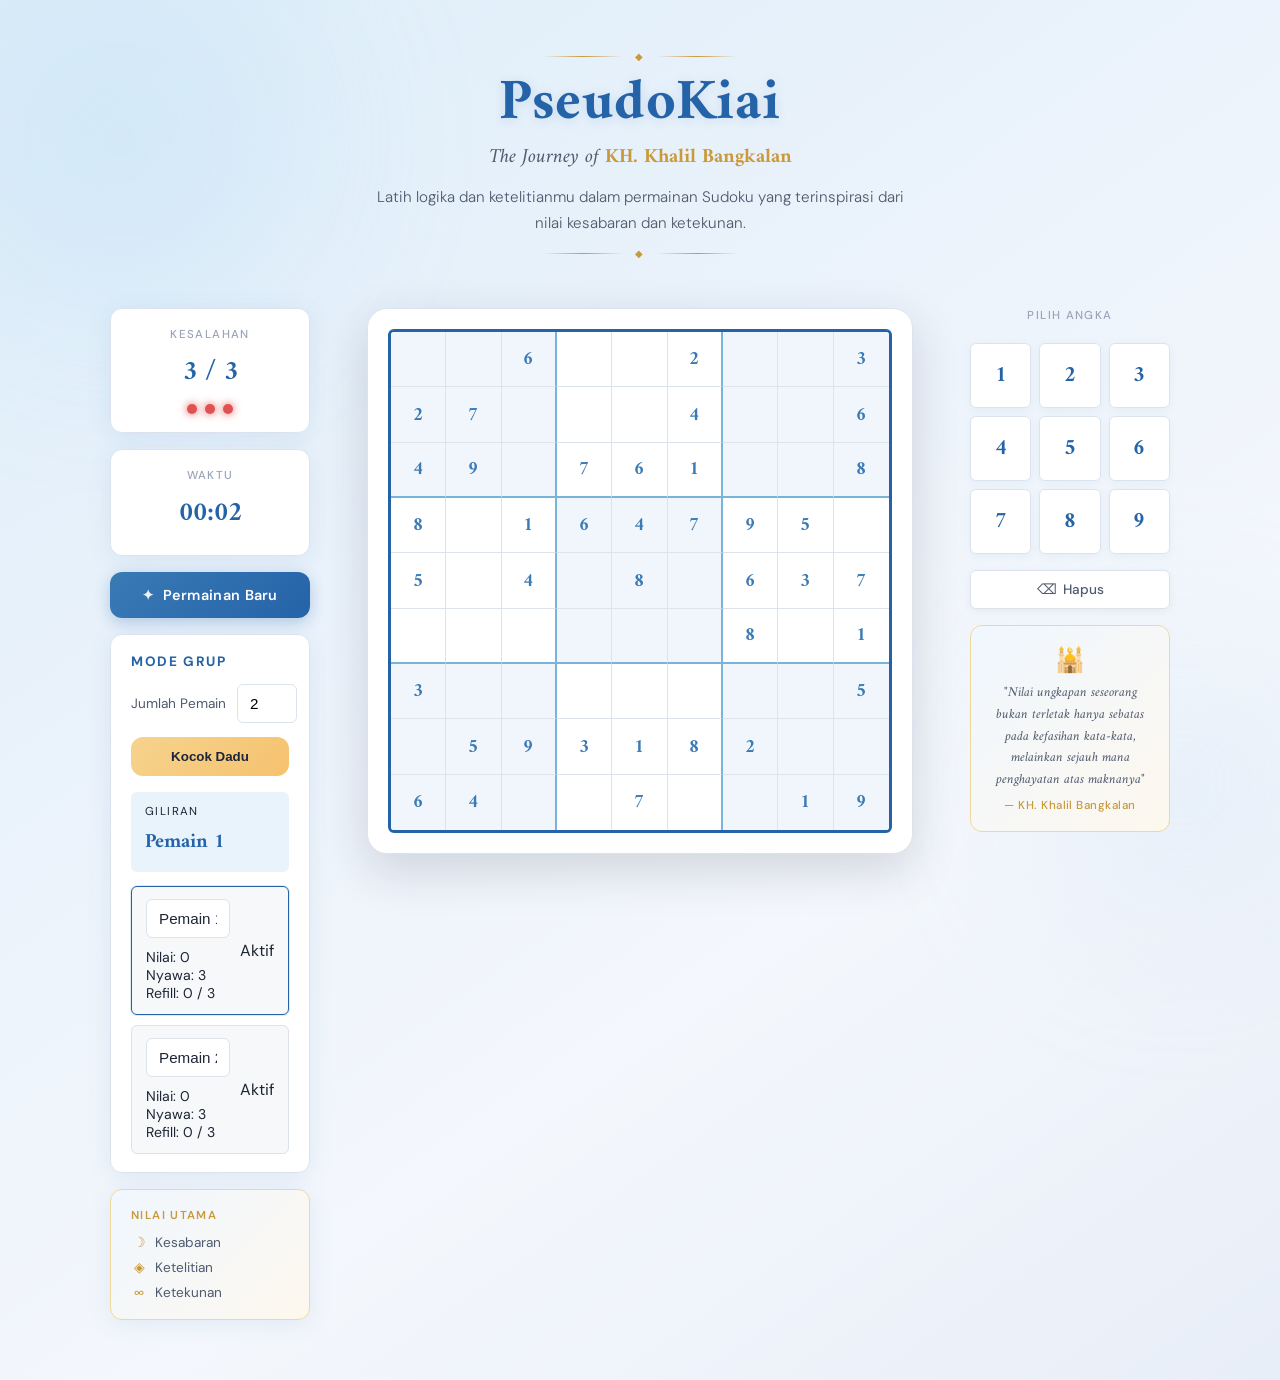
==== index.html @ 7798d8ca "New Mechanics" ====
<!DOCTYPE html>
<html lang="id">
<head>
  <meta charset="UTF-8" />
  <meta name="viewport" content="width=device-width, initial-scale=1.0" />
  <title>PseudoKiai: The Journey of KH. Khalil Bangkalan</title>
  <link rel="icon" type="image/jpeg" href="/Photo.jpeg">
  <link rel="stylesheet" href="Web Styling.css" />
  <link href="https://fonts.googleapis.com/css2?family=Amiri:ital,wght@0,400;0,700;1,400&family=DM+Sans:wght@300;400;500;600&display=swap" rel="stylesheet" />
</head>
<body>

  <!-- Decorative background elements -->
  <div class="bg-orb orb-1"></div>
  <div class="bg-orb orb-2"></div>
  <div class="bg-orb orb-3"></div>

  <div class="wrapper">

    <!-- HEADER -->
    <header class="header">
      <div class="header-ornament">
        <span class="ornament-line"></span>
        <span class="ornament-diamond">◆</span>
        <span class="ornament-line"></span>
      </div>
      <h1 class="title">PseudoKiai</h1>
      <p class="title-sub">The Journey of <em>KH. Khalil Bangkalan</em></p>
      <p class="subtitle">Latih logika dan ketelitianmu dalam permainan Sudoku yang terinspirasi dari nilai kesabaran dan ketekunan.</p>
      <div class="header-ornament">
        <span class="ornament-line"></span>
        <span class="ornament-diamond">◆</span>
        <span class="ornament-line"></span>
      </div>
    </header>

    <!-- MAIN GAME AREA -->
    <main class="game-area">

      <!-- LEFT PANEL: Info + Controls -->
      <aside class="left-panel">
        <div class="stat-card">
          <div class="stat-label">Kesalahan</div>
          <div class="stat-value" id="mistakes-display">0 / 3</div>
          <div class="mistake-dots" id="mistake-dots">
            <span class="dot" id="dot-1"></span>
            <span class="dot" id="dot-2"></span>
            <span class="dot" id="dot-3"></span>
          </div>
        </div>

        <div class="stat-card">
          <div class="stat-label">Waktu</div>
          <div class="stat-value" id="timer-display">00:00</div>
        </div>

        <button class="btn-new-game" id="new-game-btn">
          <span class="btn-icon">✦</span>
          Permainan Baru
        </button>

        <div class="player-card">
          <div class="player-card-title">Mode Grup</div>
          <div class="player-settings">
            <label for="player-count">Jumlah Pemain</label>
            <input id="player-count" type="number" min="1" max="6" value="2" />
          </div>
          <button class="btn-dice" id="roll-dice-btn">Kocok Dadu</button>
          <div class="current-player-card">
            <div class="player-current-label">Giliran</div>
            <div class="player-current-name" id="current-player-name">Pemain 1</div>
          </div>
          <div class="player-list" id="player-list"></div>
        </div>

        <div class="values-card">
          <div class="values-title">Nilai Utama</div>
          <ul class="values-list">
            <li><span class="value-icon">☽</span> Kesabaran</li>
            <li><span class="value-icon">◈</span> Ketelitian</li>
            <li><span class="value-icon">∞</span> Ketekunan</li>
          </ul>
        </div>
      </aside>

      <!-- CENTER: Sudoku Board -->
      <section class="board-section">
        <div class="board-wrapper">
          <div class="sudoku-board" id="sudoku-board"></div>
        </div>
      </section>

      <!-- RIGHT PANEL: Number Input -->
      <aside class="right-panel">
        <div class="numpad-label">Pilih Angka</div>
        <div class="numpad" id="numpad">
          <button class="num-btn" data-num="1">1</button>
          <button class="num-btn" data-num="2">2</button>
          <button class="num-btn" data-num="3">3</button>
          <button class="num-btn" data-num="4">4</button>
          <button class="num-btn" data-num="5">5</button>
          <button class="num-btn" data-num="6">6</button>
          <button class="num-btn" data-num="7">7</button>
          <button class="num-btn" data-num="8">8</button>
          <button class="num-btn" data-num="9">9</button>
        </div>

        <button class="btn-erase" id="erase-btn">
          <span>⌫</span> Hapus
        </button>

        <div class="hint-card">
          <div class="hint-icon">🕌</div>
          <p class="hint-text">"Nilai ungkapan seseorang bukan terletak hanya sebatas pada kefasihan kata-kata, 
            melainkan sejauh mana penghayatan atas maknanya"</p>
          <p class="hint-attr">— KH. Khalil Bangkalan</p>
        </div>
      </aside>

    </main>

  </div>

  <!-- POPUP OVERLAY -->
  <div class="popup-overlay" id="popup-overlay">
    <div class="popup-card" id="popup-card">
      <div class="popup-icon" id="popup-icon">✓</div>
      <div class="popup-title" id="popup-title">Tepat!</div>
      <div class="popup-message" id="popup-message">Silakan ambil kertas dan cocokkan dengan angka yang kamu pilih</div>
      <button class="popup-close" id="popup-close">Lanjutkan</button>
    </div>
  </div>

  <!-- GAME OVER OVERLAY -->
  <div class="popup-overlay" id="gameover-overlay">
    <div class="popup-card gameover-card">
      <div class="popup-icon gameover-icon">✗</div>
      <div class="popup-title">Permainan Selesai</div>
      <div class="popup-message" id="gameover-message">Jangan menyerah! Kesabaran adalah kunci keberhasilan.<br><br><em>— KH. Khalil Bangkalan</em></div>
      <div class="istighfar-section" id="istighfar-section">
        <div class="istighfar-progress" id="istighfar-progress">Istighfar: 0 / 10</div>
        <button class="popup-close popup-alt" id="gameover-istighfar">Istighfar</button>
      </div>
      <button class="popup-close" id="gameover-restart">Coba Lagi</button>
    </div>
  </div>

  <!-- WIN OVERLAY -->
  <div class="popup-overlay" id="win-overlay">
    <div class="popup-card win-card">
      <div class="popup-icon win-icon">★</div>
      <div class="popup-title">Selamat!</div>
      <div class="popup-message">Kamu telah menyelesaikan perjalanan ini dengan penuh ketekunan dan ketelitian.</div>
      <button class="popup-close" id="win-restart">Main Lagi</button>
    </div>
  </div>

  <script src="Web Script.js"></script>
</body>
</html>
---- Web Styling.css ----
/* ============================================================
   PseudoKiai — style.css
   Palette: light blue, soft gray, white + gold accents
   ============================================================ */

/* ---- CSS Variables ---- */
:root {
  --blue-pale:    #e8f3fb;
  --blue-light:   #c8dff4;
  --blue-mid:     #7ab3d9;
  --blue-deep:    #3a7ab5;
  --blue-accent:  #2563a8;

  --gray-50:      #f6f8fa;
  --gray-100:     #eef1f5;
  --gray-200:     #dde3ec;
  --gray-400:     #9aa5b8;
  --gray-600:     #4e5a6e;
  --gray-800:     #1e2535;

  --gold:         #c9993a;
  --gold-light:   #f0d89a;

  --white:        #ffffff;
  --error:        #e05252;
  --error-light:  #fdeaea;
  --success:      #3a9e6a;
  --success-light:#e8f7ef;

  --radius-sm:    6px;
  --radius-md:    12px;
  --radius-lg:    20px;
  --radius-xl:    28px;

  --shadow-soft:  0 4px 24px rgba(58, 122, 181, 0.10);
  --shadow-card:  0 8px 32px rgba(30, 37, 53, 0.10);
  --shadow-deep:  0 16px 48px rgba(30, 37, 53, 0.16);

  --font-display: 'Amiri', serif;
  --font-body:    'DM Sans', sans-serif;

  --transition:   all 0.2s cubic-bezier(0.4, 0, 0.2, 1);
}

/* ---- Reset ---- */
*, *::before, *::after { box-sizing: border-box; margin: 0; padding: 0; }
html { scroll-behavior: smooth; }

body {
  font-family: var(--font-body);
  background: linear-gradient(145deg, #ddeef9 0%, #eaf2fb 35%, #f4f7fc 65%, #e8eef8 100%);
  min-height: 100vh;
  color: var(--gray-800);
  position: relative;
  overflow-x: hidden;
}

/* ---- Background orbs ---- */
.bg-orb {
  position: fixed;
  border-radius: 50%;
  pointer-events: none;
  z-index: 0;
  filter: blur(80px);
  opacity: 0.35;
}
.orb-1 {
  width: 520px; height: 520px;
  background: radial-gradient(circle, #a8d4f5, transparent 70%);
  top: -120px; left: -140px;
}
.orb-2 {
  width: 400px; height: 400px;
  background: radial-gradient(circle, #c2dff6, transparent 70%);
  bottom: -80px; right: -100px;
}
.orb-3 {
  width: 280px; height: 280px;
  background: radial-gradient(circle, #f0d89a44, transparent 70%);
  top: 40%; left: 50%;
  transform: translateX(-50%);
}

/* ---- Wrapper ---- */
.wrapper {
  position: relative;
  z-index: 1;
  max-width: 1100px;
  margin: 0 auto;
  padding: 40px 20px 60px;
}

/* ==============================
   HEADER
   ============================== */
.header {
  text-align: center;
  margin-bottom: 48px;
  animation: fadeDown 0.7s ease both;
}

.header-ornament {
  display: flex;
  align-items: center;
  justify-content: center;
  gap: 12px;
  margin: 10px 0;
}
.ornament-line {
  display: block;
  width: 80px;
  height: 1px;
  background: linear-gradient(90deg, transparent, var(--gold), transparent);
}
.ornament-diamond {
  color: var(--gold);
  font-size: 10px;
  letter-spacing: 2px;
}

.title {
  font-family: var(--font-display);
  font-size: clamp(2.4rem, 5vw, 3.6rem);
  font-weight: 700;
  color: var(--blue-accent);
  letter-spacing: 0.01em;
  line-height: 1.1;
  text-shadow: 0 2px 12px rgba(37, 99, 168, 0.15);
}

.title-sub {
  font-family: var(--font-display);
  font-size: clamp(1rem, 2vw, 1.25rem);
  color: var(--gray-600);
  font-style: italic;
  margin-top: 4px;
}
.title-sub em { color: var(--gold); font-style: normal; font-weight: 700; }

.subtitle {
  font-size: 0.95rem;
  color: var(--gray-600);
  max-width: 540px;
  margin: 10px auto 0;
  line-height: 1.7;
  font-weight: 300;
}

/* ==============================
   GAME AREA LAYOUT
   ============================== */
.game-area {
  display: grid;
  grid-template-columns: 200px 1fr 200px;
  gap: 28px;
  align-items: start;
  animation: fadeUp 0.7s ease 0.15s both;
}

@media (max-width: 900px) {
  .game-area {
    grid-template-columns: 1fr;
  }
  .left-panel, .right-panel {
    display: grid;
    grid-template-columns: 1fr 1fr;
    gap: 12px;
  }
}

/* ==============================
   PANELS
   ============================== */
.left-panel, .right-panel {
  display: flex;
  flex-direction: column;
  gap: 16px;
}

.stat-card {
  background: var(--white);
  border-radius: var(--radius-md);
  padding: 18px 20px;
  box-shadow: var(--shadow-soft);
  border: 1px solid var(--gray-200);
  text-align: center;
  transition: var(--transition);
}
.stat-card:hover { transform: translateY(-2px); box-shadow: var(--shadow-card); }

.stat-label {
  font-size: 0.72rem;
  text-transform: uppercase;
  letter-spacing: 0.12em;
  color: var(--gray-400);
  font-weight: 500;
  margin-bottom: 6px;
}
.stat-value {
  font-family: var(--font-display);
  font-size: 1.7rem;
  color: var(--blue-accent);
  font-weight: 700;
}

.mistake-dots {
  display: flex;
  justify-content: center;
  gap: 8px;
  margin-top: 8px;
}
.dot {
  width: 10px; height: 10px;
  border-radius: 50%;
  background: var(--gray-200);
  transition: var(--transition);
}
.dot.active { background: var(--error); box-shadow: 0 0 8px var(--error); }

/* New Game Button */
.btn-new-game {
  display: flex;
  align-items: center;
  justify-content: center;
  gap: 8px;
  background: linear-gradient(135deg, var(--blue-deep), var(--blue-accent));
  color: var(--white);
  border: none;
  border-radius: var(--radius-md);
  padding: 14px 20px;
  font-family: var(--font-body);
  font-size: 0.9rem;
  font-weight: 600;
  cursor: pointer;
  transition: var(--transition);
  box-shadow: 0 4px 16px rgba(37, 99, 168, 0.30);
  letter-spacing: 0.02em;
}
.btn-new-game:hover {
  transform: translateY(-2px);
  box-shadow: 0 8px 24px rgba(37, 99, 168, 0.40);
  background: linear-gradient(135deg, var(--blue-accent), var(--blue-deep));
}
.btn-new-game:active { transform: translateY(0); }
.btn-icon { font-size: 0.85rem; opacity: 0.9; }

.player-card {
  background: var(--white);
  border-radius: var(--radius-md);
  padding: 18px 20px;
  box-shadow: var(--shadow-soft);
  border: 1px solid var(--gray-200);
}
.player-card-title {
  font-size: 0.85rem;
  text-transform: uppercase;
  letter-spacing: 0.12em;
  color: var(--blue-accent);
  font-weight: 700;
  margin-bottom: 14px;
}
.player-settings {
  display: flex;
  align-items: center;
  gap: 10px;
  margin-bottom: 14px;
}
.player-settings label {
  font-size: 0.85rem;
  color: var(--gray-600);
  min-width: 96px;
}
#player-count {
  width: 72px;
  padding: 10px 12px;
  border-radius: var(--radius-sm);
  border: 1px solid var(--gray-200);
  font-size: 0.95rem;
}
.btn-dice {
  display: inline-flex;
  align-items: center;
  justify-content: center;
  width: 100%;
  background: linear-gradient(135deg, #f7d38e, #f5c26e);
  color: var(--gray-800);
  border: none;
  border-radius: var(--radius-md);
  padding: 12px 16px;
  font-weight: 600;
  cursor: pointer;
  transition: var(--transition);
  margin-bottom: 16px;
}
.btn-dice:hover { transform: translateY(-1px); }
.current-player-card {
  background: var(--blue-pale);
  border-radius: var(--radius-sm);
  padding: 12px 14px;
  margin-bottom: 14px;
}
.player-current-label {
  font-size: 0.72rem;
  text-transform: uppercase;
  letter-spacing: 0.12em;
  color: var(--gray-500);
  margin-bottom: 6px;
}
.player-current-name {
  font-family: var(--font-display);
  font-size: 1.25rem;
  color: var(--blue-accent);
  font-weight: 700;
}
.player-list {
  display: grid;
  gap: 10px;
}
.player-item {
  background: var(--gray-50);
  border-radius: var(--radius-sm);
  padding: 12px 14px;
  border: 1px solid var(--gray-200);
  display: grid;
  grid-template-columns: 1fr auto;
  gap: 10px;
  align-items: center;
}
.player-item.active {
  border-color: var(--blue-accent);
  box-shadow: 0 0 0 1px rgba(37,122,181,0.15);
}
.player-item span {
  display: block;
  font-size: 0.88rem;
  color: var(--gray-700);
}
.player-item strong {
  display: block;
  font-size: 1rem;
  color: var(--blue-accent);
}
.player-name-input {
  width: 100%;
  border: 1px solid var(--gray-200);
  border-radius: var(--radius-sm);
  padding: 10px 12px;
  font-size: 0.95rem;
  color: var(--gray-800);
  margin-bottom: 10px;
  outline: none;
  transition: var(--transition);
}
.player-name-input:focus {
  border-color: var(--blue-accent);
  box-shadow: 0 0 0 3px rgba(58, 122, 181, 0.12);
}

/* Values Card */
.values-card {
  background: linear-gradient(135deg, #f0f7ff, #fdf8ee);
  border-radius: var(--radius-md);
  padding: 18px 20px;
  border: 1px solid var(--gold-light);
  box-shadow: var(--shadow-soft);
}
.values-title {
  font-size: 0.72rem;
  text-transform: uppercase;
  letter-spacing: 0.12em;
  color: var(--gold);
  font-weight: 600;
  margin-bottom: 10px;
}
.values-list {
  list-style: none;
  display: flex;
  flex-direction: column;
  gap: 7px;
}
.values-list li {
  font-size: 0.85rem;
  color: var(--gray-600);
  display: flex;
  align-items: center;
  gap: 8px;
  font-weight: 400;
}
.value-icon { color: var(--gold); font-size: 0.9rem; width: 16px; text-align: center; }

/* Numpad */
.numpad-label {
  font-size: 0.72rem;
  text-transform: uppercase;
  letter-spacing: 0.12em;
  color: var(--gray-400);
  font-weight: 500;
  text-align: center;
  margin-bottom: 4px;
}

.numpad {
  display: grid;
  grid-template-columns: repeat(3, 1fr);
  gap: 8px;
}

.num-btn {
  background: var(--white);
  border: 1.5px solid var(--gray-200);
  border-radius: var(--radius-sm);
  font-family: var(--font-display);
  font-size: 1.4rem;
  color: var(--blue-accent);
  padding: 12px 0;
  cursor: pointer;
  transition: var(--transition);
  font-weight: 700;
  box-shadow: 0 2px 8px rgba(58, 122, 181, 0.07);
}
.num-btn:hover {
  background: var(--blue-pale);
  border-color: var(--blue-mid);
  transform: translateY(-2px);
  box-shadow: 0 6px 16px rgba(58, 122, 181, 0.18);
  color: var(--blue-deep);
}
.num-btn:active { transform: translateY(0); }
.num-btn.selected {
  background: var(--blue-accent);
  color: var(--white);
  border-color: var(--blue-accent);
  box-shadow: 0 4px 14px rgba(37, 99, 168, 0.35);
}

/* Erase Button */
.btn-erase {
  display: flex;
  align-items: center;
  justify-content: center;
  gap: 6px;
  background: var(--white);
  border: 1.5px solid var(--gray-200);
  border-radius: var(--radius-sm);
  padding: 10px 16px;
  font-family: var(--font-body);
  font-size: 0.85rem;
  font-weight: 500;
  color: var(--gray-600);
  cursor: pointer;
  transition: var(--transition);
  box-shadow: 0 2px 8px rgba(0,0,0,0.05);
}
.btn-erase:hover {
  background: #fff0f0;
  border-color: var(--error);
  color: var(--error);
  transform: translateY(-1px);
}

/* Hint Card */
.hint-card {
  background: linear-gradient(135deg, #f0f7ff, #fdf8ee);
  border-radius: var(--radius-md);
  padding: 18px;
  border: 1px solid var(--gold-light);
  text-align: center;
}
.hint-icon { font-size: 1.5rem; margin-bottom: 8px; }
.hint-text {
  font-family: var(--font-display);
  font-size: 0.85rem;
  color: var(--gray-600);
  font-style: italic;
  line-height: 1.6;
  margin-bottom: 6px;
}
.hint-attr {
  font-size: 0.72rem;
  color: var(--gold);
  font-weight: 500;
  letter-spacing: 0.04em;
}

/* ==============================
   SUDOKU BOARD
   ============================== */
.board-section { display: flex; justify-content: center; }

.board-wrapper {
  background: var(--white);
  border-radius: var(--radius-lg);
  padding: 20px;
  box-shadow: var(--shadow-deep);
  border: 1px solid var(--gray-200);
}

.sudoku-board {
  display: grid;
  grid-template-columns: repeat(9, 1fr);
  grid-template-rows: repeat(9, 1fr);
  width: min(504px, calc(100vw - 80px));
  height: min(504px, calc(100vw - 80px));
  /* Outer border */
  border: 3px solid var(--blue-accent);
  border-radius: var(--radius-sm);
  overflow: hidden;
}

.cell {
  display: flex;
  align-items: center;
  justify-content: center;
  font-family: var(--font-display);
  font-size: clamp(0.9rem, 2vw, 1.2rem);
  font-weight: 700;
  cursor: pointer;
  user-select: none;
  transition: background 0.12s ease, color 0.12s ease;
  position: relative;

  /* Inner cell borders (1px default) */
  border-right: 1px solid var(--gray-200);
  border-bottom: 1px solid var(--gray-200);
}

/* Remove border on last column and last row */
.cell:nth-child(9n)   { border-right: none; }
.cell:nth-child(n+73) { border-bottom: none; }

/* Thick right border after columns 3 and 6 */
.cell[data-col="2"],
.cell[data-col="5"] {
  border-right: 2.5px solid var(--blue-mid);
}

/* Thick bottom border after rows 3 and 6 */
.cell[data-row="2"],
.cell[data-row="5"] {
  border-bottom: 2.5px solid var(--blue-mid);
}

/* Box alternating shades */
/* Boxes: (row/3)*3 + col/3 = box index */
/* Even boxes: 0,2,4,6,8 → slightly tinted */
/* Odd boxes: 1,3,5,7 → white */
.cell.box-even { background-color: #f0f6fc; }
.cell.box-odd  { background-color: var(--white); }

/* Pre-filled (given) numbers */
.cell.given {
  color: var(--blue-deep);
  cursor: default;
}

/* User-filled correct numbers */
.cell.filled-correct {
  color: var(--success);
}

/* Highlight states (layered) */
.cell.highlight-area {
  background-color: #ddeef9 !important;
}
.cell.highlight-box {
  background-color: #c8dff4 !important;
}
.cell.selected {
  background-color: #a8d0f0 !important;
  z-index: 1;
}

/* Same-number highlight */
.cell.highlight-same {
  background-color: #b8d8f0 !important;
}

/* Error flash */
.cell.flash-error {
  animation: flashError 0.5s ease forwards;
}

/* Filled wrong */
.cell.filled-wrong {
  color: var(--error);
}

/* ==============================
   POPUP OVERLAYS
   ============================== */
.popup-overlay {
  display: none;
  position: fixed;
  inset: 0;
  background: rgba(20, 30, 50, 0.55);
  backdrop-filter: blur(6px);
  z-index: 100;
  align-items: center;
  justify-content: center;
}
.popup-overlay.active {
  display: flex;
  animation: fadeIn 0.25s ease;
}

.popup-card {
  background: var(--white);
  border-radius: var(--radius-xl);
  padding: 44px 40px 36px;
  max-width: 380px;
  width: 90%;
  text-align: center;
  box-shadow: 0 24px 64px rgba(20, 30, 50, 0.22);
  border: 1px solid var(--gray-200);
  animation: popIn 0.3s cubic-bezier(0.34, 1.56, 0.64, 1) both;
}

.popup-icon {
  width: 60px; height: 60px;
  border-radius: 50%;
  background: var(--success-light);
  color: var(--success);
  font-size: 1.8rem;
  display: flex;
  align-items: center;
  justify-content: center;
  margin: 0 auto 16px;
  font-weight: 700;
}
.gameover-icon { background: var(--error-light); color: var(--error); }
.win-icon { background: #fef9ee; color: var(--gold); font-size: 2rem; }

.popup-title {
  font-family: var(--font-display);
  font-size: 1.6rem;
  font-weight: 700;
  color: var(--gray-800);
  margin-bottom: 10px;
}
.popup-message {
  font-size: 0.9rem;
  color: var(--gray-600);
  line-height: 1.7;
  margin-bottom: 28px;
}
.popup-message em { color: var(--gold); font-style: italic; }

.popup-close {
  background: linear-gradient(135deg, var(--blue-deep), var(--blue-accent));
  color: var(--white);
  border: none;
  border-radius: var(--radius-md);
  padding: 13px 36px;
  font-family: var(--font-body);
  font-size: 0.92rem;
  font-weight: 600;
  cursor: pointer;
  transition: var(--transition);
  box-shadow: 0 4px 16px rgba(37, 99, 168, 0.28);
  letter-spacing: 0.03em;
}
.popup-close:hover {
  transform: translateY(-2px);
  box-shadow: 0 8px 24px rgba(37, 99, 168, 0.38);
}

.popup-alt {
  background: var(--gray-100);
  color: var(--gray-800);
  border: 1px solid var(--gray-300);
  margin-bottom: 14px;
}

.popup-alt:hover {
  background: var(--gray-200);
}

.popup-close.disabled {
  opacity: 0.55;
  cursor: default;
  box-shadow: none;
  pointer-events: none;
}

.istighfar-section {
  display: flex;
  flex-direction: column;
  gap: 12px;
  margin-bottom: 10px;
}

.istighfar-progress {
  font-weight: 700;
  color: var(--blue-accent);
}

.popup-card.gameover-card.bonus-active {
  border-color: var(--success);
  box-shadow: 0 24px 64px rgba(58, 158, 106, 0.24);
  background: linear-gradient(180deg, #ffffff 0%, #effaf2 100%);
}

.popup-card.gameover-card.bonus-active .popup-icon {
  background: var(--success-light);
  color: var(--success);
}

.popup-card.gameover-card.bonus-active .popup-title {
  color: var(--success);
}

/* ==============================
   ANIMATIONS
   ============================== */
@keyframes fadeDown {
  from { opacity: 0; transform: translateY(-20px); }
  to   { opacity: 1; transform: translateY(0); }
}
@keyframes fadeUp {
  from { opacity: 0; transform: translateY(20px); }
  to   { opacity: 1; transform: translateY(0); }
}
@keyframes fadeIn {
  from { opacity: 0; }
  to   { opacity: 1; }
}
@keyframes popIn {
  from { opacity: 0; transform: scale(0.85); }
  to   { opacity: 1; transform: scale(1); }
}
@keyframes flashError {
  0%   { background-color: var(--error-light) !important; }
  50%  { background-color: #f9c0c0 !important; }
  100% { background-color: var(--error-light) !important; }
}
@keyframes popNum {
  0%   { transform: scale(1.4); }
  100% { transform: scale(1); }
}
.cell.pop-in span { animation: popNum 0.2s cubic-bezier(0.34, 1.56, 0.64, 1) both; }
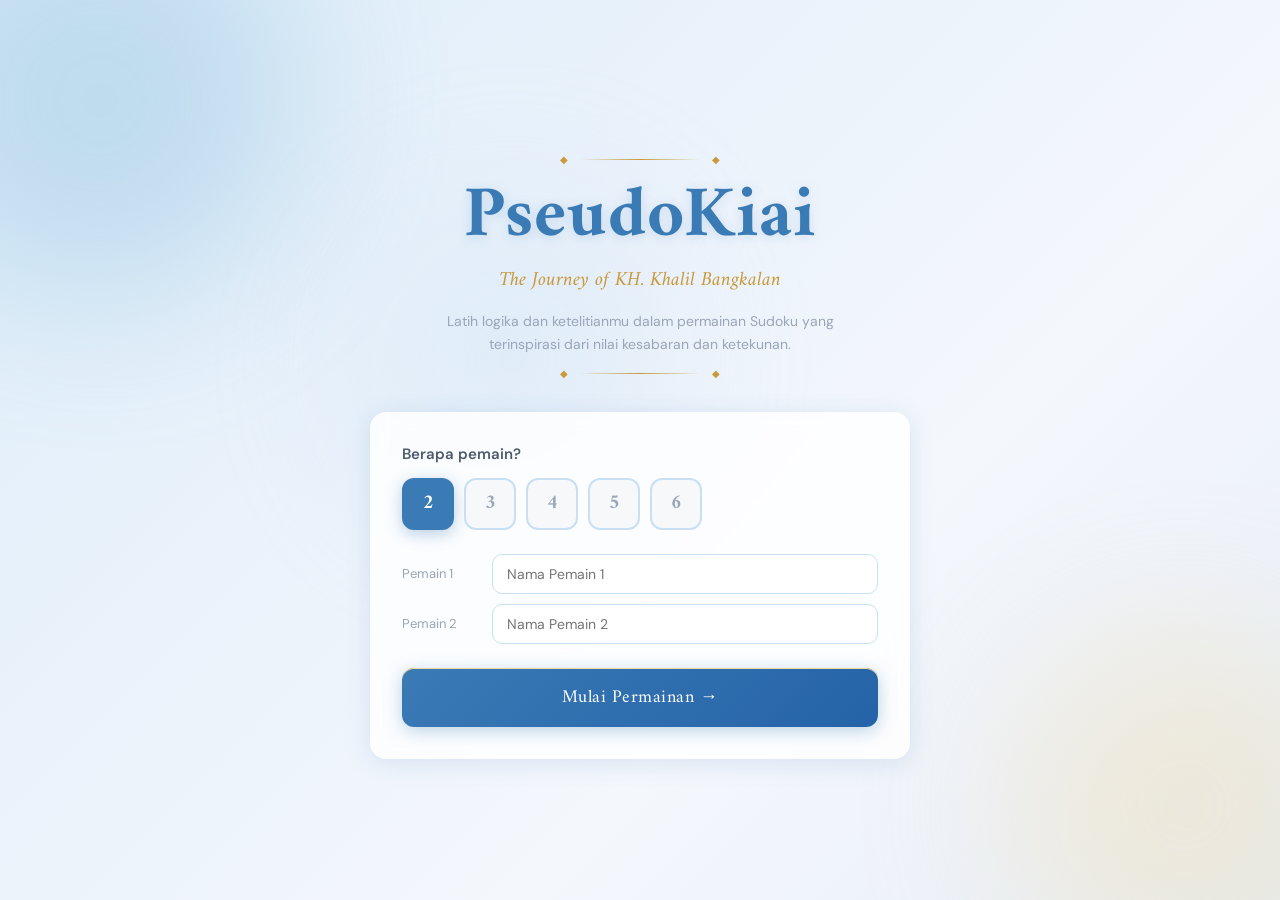
==== commit e8e0e763: "Another Mechanics" ====
--- a/index.html
+++ b/index.html
@@ -3,155 +3,228 @@
 <head>
   <meta charset="UTF-8" />
   <meta name="viewport" content="width=device-width, initial-scale=1.0" />
-  <title>PseudoKiai: The Journey of KH. Khalil Bangkalan</title>
-  <link rel="icon" type="image/jpeg" href="/Photo.jpeg">
+  <title>PseudoKiai — The Journey of KH. Khalil Bangkalan</title>
+  <link rel="preconnect" href="https://fonts.googleapis.com" />
+  <link rel="preconnect" href="https://fonts.gstatic.com" crossorigin />
+  <link href="https://fonts.googleapis.com/css2?family=Amiri:ital,wght@0,400;0,700;1,400;1,700&family=DM+Sans:ital,wght@0,300;0,400;0,500;0,600;1,400&display=swap" rel="stylesheet" />
   <link rel="stylesheet" href="Web Styling.css" />
-  <link href="https://fonts.googleapis.com/css2?family=Amiri:ital,wght@0,400;0,700;1,400&family=DM+Sans:wght@300;400;500;600&display=swap" rel="stylesheet" />
 </head>
 <body>
 
-  <!-- Decorative background elements -->
-  <div class="bg-orb orb-1"></div>
-  <div class="bg-orb orb-2"></div>
-  <div class="bg-orb orb-3"></div>
-
-  <div class="wrapper">
-
-    <!-- HEADER -->
-    <header class="header">
-      <div class="header-ornament">
-        <span class="ornament-line"></span>
-        <span class="ornament-diamond">◆</span>
-        <span class="ornament-line"></span>
-      </div>
-      <h1 class="title">PseudoKiai</h1>
-      <p class="title-sub">The Journey of <em>KH. Khalil Bangkalan</em></p>
-      <p class="subtitle">Latih logika dan ketelitianmu dalam permainan Sudoku yang terinspirasi dari nilai kesabaran dan ketekunan.</p>
-      <div class="header-ornament">
-        <span class="ornament-line"></span>
-        <span class="ornament-diamond">◆</span>
-        <span class="ornament-line"></span>
-      </div>
-    </header>
-
-    <!-- MAIN GAME AREA -->
-    <main class="game-area">
-
-      <!-- LEFT PANEL: Info + Controls -->
-      <aside class="left-panel">
-        <div class="stat-card">
-          <div class="stat-label">Kesalahan</div>
-          <div class="stat-value" id="mistakes-display">0 / 3</div>
-          <div class="mistake-dots" id="mistake-dots">
-            <span class="dot" id="dot-1"></span>
-            <span class="dot" id="dot-2"></span>
-            <span class="dot" id="dot-3"></span>
-          </div>
-        </div>
-
-        <div class="stat-card">
-          <div class="stat-label">Waktu</div>
-          <div class="stat-value" id="timer-display">00:00</div>
-        </div>
-
-        <button class="btn-new-game" id="new-game-btn">
-          <span class="btn-icon">✦</span>
-          Permainan Baru
-        </button>
-
-        <div class="player-card">
-          <div class="player-card-title">Mode Grup</div>
-          <div class="player-settings">
-            <label for="player-count">Jumlah Pemain</label>
-            <input id="player-count" type="number" min="1" max="6" value="2" />
-          </div>
-          <button class="btn-dice" id="roll-dice-btn">Kocok Dadu</button>
-          <div class="current-player-card">
-            <div class="player-current-label">Giliran</div>
-            <div class="player-current-name" id="current-player-name">Pemain 1</div>
-          </div>
-          <div class="player-list" id="player-list"></div>
-        </div>
-
-        <div class="values-card">
-          <div class="values-title">Nilai Utama</div>
-          <ul class="values-list">
-            <li><span class="value-icon">☽</span> Kesabaran</li>
-            <li><span class="value-icon">◈</span> Ketelitian</li>
-            <li><span class="value-icon">∞</span> Ketekunan</li>
-          </ul>
+  <!-- Dekoratif Orbs -->
+  <div class="orb orb-1"></div>
+  <div class="orb orb-2"></div>
+  <div class="orb orb-3"></div>
+
+  <!-- ======================== SCREEN 1: LOBBY ======================== -->
+  <div id="screen-lobby" class="screen active">
+    <div class="lobby-container">
+      <header class="lobby-header fade-down">
+        <div class="ornament-line">
+          <span class="ornament-diamond">◆</span>
+          <span class="ornament-bar"></span>
+          <span class="ornament-diamond">◆</span>
+        </div>
+        <h1 class="title-main">PseudoKiai</h1>
+        <p class="title-sub">The Journey of KH. Khalil Bangkalan</p>
+        <p class="title-desc">Latih logika dan ketelitianmu dalam permainan Sudoku yang terinspirasi dari nilai kesabaran dan ketekunan.</p>
+        <div class="ornament-line">
+          <span class="ornament-diamond">◆</span>
+          <span class="ornament-bar"></span>
+          <span class="ornament-diamond">◆</span>
+        </div>
+      </header>
+
+      <div class="lobby-setup fade-up">
+        <div class="setup-card">
+          <label class="setup-label">Berapa pemain?</label>
+          <div class="player-count-btns" id="player-count-btns">
+            <button class="count-btn active" data-count="2">2</button>
+            <button class="count-btn" data-count="3">3</button>
+            <button class="count-btn" data-count="4">4</button>
+            <button class="count-btn" data-count="5">5</button>
+            <button class="count-btn" data-count="6">6</button>
+          </div>
+
+          <div class="player-names-container" id="player-names-container">
+            <!-- Dynamic inputs -->
+          </div>
+
+          <button class="btn-start" id="btn-start">Mulai Permainan →</button>
+        </div>
+      </div>
+    </div>
+  </div>
+
+  <!-- ======================== SCREEN 2: DICE ROLL ======================== -->
+  <div id="screen-dice" class="screen">
+    <div class="dice-container fade-down">
+      <div class="dice-header">
+        <div class="ornament-line">
+          <span class="ornament-diamond">◆</span>
+          <span class="ornament-bar"></span>
+          <span class="ornament-diamond">◆</span>
+        </div>
+        <h2 class="dice-title">Tentukan Urutan Bermain</h2>
+        <p class="dice-subtitle">Setiap pemain lempar dadu untuk menentukan siapa yang main pertama</p>
+      </div>
+
+      <div class="dice-content">
+        <div class="dice-turn-info" id="dice-turn-info">Giliran <strong id="dice-current-name"></strong> melempar dadu</div>
+
+        <div class="dice-visual" id="dice-visual">
+          <svg id="dice-svg" viewBox="0 0 100 100" xmlns="http://www.w3.org/2000/svg">
+            <rect x="5" y="5" width="90" height="90" rx="18" fill="#3a7ab5" />
+            <g id="dice-dots" fill="#ffffff"></g>
+          </svg>
+        </div>
+
+        <button class="btn-roll" id="btn-roll">🎲 Lempar Dadu</button>
+
+        <div class="dice-results" id="dice-results"></div>
+
+        <div class="dice-order" id="dice-order" style="display:none;">
+          <h3>Urutan Bermain:</h3>
+          <ol id="order-list"></ol>
+          <button class="btn-start" id="btn-start-game">Mulai Game →</button>
+        </div>
+      </div>
+    </div>
+  </div>
+
+  <!-- ======================== SCREEN 3: GAME ======================== -->
+  <div id="screen-game" class="screen">
+    <div class="game-layout">
+
+      <!-- KIRI -->
+      <aside class="panel-left">
+        <div class="card card-active-player" id="card-active-player">
+          <div class="card-label">Pemain Aktif</div>
+          <div class="active-player-name" id="active-player-name">-</div>
+          <div class="active-player-lives" id="active-player-lives"></div>
+          <div class="active-player-score"><span id="active-player-score">0</span> <span class="score-unit">poin</span></div>
+        </div>
+
+        <div class="card card-timer">
+          <div class="card-label">Waktu</div>
+          <div class="timer-display" id="timer-display">00:00</div>
+        </div>
+
+        <div class="card card-progress">
+          <div class="card-label">Papan</div>
+          <div class="progress-info" id="progress-info">0 / 0 terisi</div>
+          <div class="progress-bar-outer">
+            <div class="progress-bar-inner" id="progress-bar-inner"></div>
+          </div>
+        </div>
+
+        <button class="btn-new-game" id="btn-new-game">↩ Permainan Baru</button>
+
+        <div class="card card-quote">
+          <div class="quote-arabic">﴾ اِقْرَأْ ﴿</div>
+          <div class="quote-text">"Ilmu tanpa amal bagaikan pohon tanpa buah."</div>
+          <div class="quote-author">— KH. Khalil Bangkalan</div>
         </div>
       </aside>
 
-      <!-- CENTER: Sudoku Board -->
-      <section class="board-section">
+      <!-- TENGAH -->
+      <main class="panel-center">
+        <div class="game-header">
+          <span class="game-title-small">PseudoKiai</span>
+          <div class="turn-badge" id="turn-badge">Giliran: <span id="turn-name">-</span></div>
+        </div>
         <div class="board-wrapper">
           <div class="sudoku-board" id="sudoku-board"></div>
         </div>
-      </section>
-
-      <!-- RIGHT PANEL: Number Input -->
-      <aside class="right-panel">
-        <div class="numpad-label">Pilih Angka</div>
-        <div class="numpad" id="numpad">
-          <button class="num-btn" data-num="1">1</button>
-          <button class="num-btn" data-num="2">2</button>
-          <button class="num-btn" data-num="3">3</button>
-          <button class="num-btn" data-num="4">4</button>
-          <button class="num-btn" data-num="5">5</button>
-          <button class="num-btn" data-num="6">6</button>
-          <button class="num-btn" data-num="7">7</button>
-          <button class="num-btn" data-num="8">8</button>
-          <button class="num-btn" data-num="9">9</button>
-        </div>
-
-        <button class="btn-erase" id="erase-btn">
-          <span>⌫</span> Hapus
-        </button>
-
-        <div class="hint-card">
-          <div class="hint-icon">🕌</div>
-          <p class="hint-text">"Nilai ungkapan seseorang bukan terletak hanya sebatas pada kefasihan kata-kata, 
-            melainkan sejauh mana penghayatan atas maknanya"</p>
-          <p class="hint-attr">— KH. Khalil Bangkalan</p>
+      </main>
+
+      <!-- KANAN -->
+      <aside class="panel-right">
+        <div class="card card-players-panel">
+          <div class="card-label">Semua Pemain</div>
+          <div class="players-list" id="players-list"></div>
+        </div>
+
+        <div class="card card-numpad">
+          <div class="card-label">Pilih Angka</div>
+          <div class="numpad-grid" id="numpad-grid">
+            <button class="num-btn" data-num="1">1</button>
+            <button class="num-btn" data-num="2">2</button>
+            <button class="num-btn" data-num="3">3</button>
+            <button class="num-btn" data-num="4">4</button>
+            <button class="num-btn" data-num="5">5</button>
+            <button class="num-btn" data-num="6">6</button>
+            <button class="num-btn" data-num="7">7</button>
+            <button class="num-btn" data-num="8">8</button>
+            <button class="num-btn" data-num="9">9</button>
+          </div>
+          <button class="btn-delete" id="btn-delete">⌫ Hapus</button>
         </div>
       </aside>
 
-    </main>
-
-  </div>
-
-  <!-- POPUP OVERLAY -->
-  <div class="popup-overlay" id="popup-overlay">
-    <div class="popup-card" id="popup-card">
-      <div class="popup-icon" id="popup-icon">✓</div>
-      <div class="popup-title" id="popup-title">Tepat!</div>
-      <div class="popup-message" id="popup-message">Silakan ambil kertas dan cocokkan dengan angka yang kamu pilih</div>
-      <button class="popup-close" id="popup-close">Lanjutkan</button>
-    </div>
-  </div>
-
-  <!-- GAME OVER OVERLAY -->
-  <div class="popup-overlay" id="gameover-overlay">
-    <div class="popup-card gameover-card">
-      <div class="popup-icon gameover-icon">✗</div>
-      <div class="popup-title">Permainan Selesai</div>
-      <div class="popup-message" id="gameover-message">Jangan menyerah! Kesabaran adalah kunci keberhasilan.<br><br><em>— KH. Khalil Bangkalan</em></div>
-      <div class="istighfar-section" id="istighfar-section">
-        <div class="istighfar-progress" id="istighfar-progress">Istighfar: 0 / 10</div>
-        <button class="popup-close popup-alt" id="gameover-istighfar">Istighfar</button>
-      </div>
-      <button class="popup-close" id="gameover-restart">Coba Lagi</button>
-    </div>
-  </div>
-
-  <!-- WIN OVERLAY -->
-  <div class="popup-overlay" id="win-overlay">
-    <div class="popup-card win-card">
-      <div class="popup-icon win-icon">★</div>
-      <div class="popup-title">Selamat!</div>
-      <div class="popup-message">Kamu telah menyelesaikan perjalanan ini dengan penuh ketekunan dan ketelitian.</div>
-      <button class="popup-close" id="win-restart">Main Lagi</button>
+    </div>
+  </div>
+
+  <!-- ======================== POPUPS ======================== -->
+
+  <!-- Popup Benar -->
+  <div class="overlay" id="overlay-correct" style="display:none;">
+    <div class="popup popup-correct">
+      <div class="popup-icon popup-icon-correct">✓</div>
+      <h2 class="popup-title">Tepat!</h2>
+      <div class="popup-message-box">Silakan ambil kertas dan cocokkan dengan angka yang kamu pilih</div>
+      <div class="popup-points" id="popup-points-text">+15 poin untuk Pemain</div>
+      <button class="btn-popup btn-popup-blue" id="btn-correct-continue">Lanjutkan</button>
+    </div>
+  </div>
+
+  <!-- Popup Nyawa Habis -->
+  <div class="overlay" id="overlay-lives" style="display:none;">
+    <div class="popup popup-lives">
+      <div class="popup-icon popup-icon-red">💔</div>
+      <h2 class="popup-title">Nyawa <span id="popup-lives-name"></span> Habis!</h2>
+      <div class="popup-lives-btns">
+        <button class="btn-popup btn-popup-gold" id="btn-do-istighfar">Lakukan Istighfar</button>
+        <button class="btn-popup btn-popup-gray" id="btn-skip-turn">Lewati Giliran</button>
+      </div>
+    </div>
+  </div>
+
+  <!-- Popup Istighfar -->
+  <div class="overlay" id="overlay-istighfar" style="display:none;">
+    <div class="popup popup-istighfar">
+      <div class="istighfar-arabic">أَسْتَغْفِرُ اللّٰهَ</div>
+      <div class="istighfar-transliteration">Astaghfirullah</div>
+      <div class="istighfar-counter" id="istighfar-counter">0 / 10</div>
+      <div class="istighfar-progress-bar-outer">
+        <div class="istighfar-progress-bar-inner" id="istighfar-progress"></div>
+      </div>
+      <button class="btn-istighfar" id="btn-istighfar-click">Istighfar</button>
+      <div class="istighfar-remaining" id="istighfar-remaining">Sisa kesempatan refill: 3/3</div>
+    </div>
+  </div>
+
+  <!-- Toast notif -->
+  <div class="toast" id="toast"></div>
+
+  <!-- Popup Game Over -->
+  <div class="overlay" id="overlay-gameover" style="display:none;">
+    <div class="popup popup-gameover">
+      <div class="popup-icon popup-icon-red">✗</div>
+      <h2 class="popup-title">Permainan Selesai</h2>
+      <div class="popup-message-box">"Sabar itu separuh iman."<br><em>— KH. Khalil Bangkalan</em></div>
+      <button class="btn-popup btn-popup-blue" id="btn-gameover-retry">Coba Lagi</button>
+    </div>
+  </div>
+
+  <!-- Popup Menang -->
+  <div class="overlay" id="overlay-win" style="display:none;">
+    <div class="popup popup-win">
+      <div class="confetti-container" id="confetti-container"></div>
+      <div class="popup-icon popup-icon-gold">🏆</div>
+      <h2 class="popup-title win-title" id="win-title">Menang!</h2>
+      <div class="leaderboard" id="leaderboard"></div>
+      <button class="btn-popup btn-popup-blue" id="btn-win-again">Main Lagi</button>
     </div>
   </div>
 
--- a/Web Styling.css
+++ b/Web Styling.css
@@ -1,740 +1,555 @@
-/* ============================================================
-   PseudoKiai — style.css
-   Palette: light blue, soft gray, white + gold accents
-   ============================================================ */
-
-/* ---- CSS Variables ---- */
+/* ===================== RESET & BASE ===================== */
+*, *::before, *::after { box-sizing: border-box; margin: 0; padding: 0; }
+
 :root {
-  --blue-pale:    #e8f3fb;
-  --blue-light:   #c8dff4;
-  --blue-mid:     #7ab3d9;
-  --blue-deep:    #3a7ab5;
-  --blue-accent:  #2563a8;
-
-  --gray-50:      #f6f8fa;
-  --gray-100:     #eef1f5;
-  --gray-200:     #dde3ec;
-  --gray-400:     #9aa5b8;
-  --gray-600:     #4e5a6e;
-  --gray-800:     #1e2535;
-
-  --gold:         #c9993a;
-  --gold-light:   #f0d89a;
-
-  --white:        #ffffff;
-  --error:        #e05252;
-  --error-light:  #fdeaea;
-  --success:      #3a9e6a;
-  --success-light:#e8f7ef;
-
-  --radius-sm:    6px;
-  --radius-md:    12px;
-  --radius-lg:    20px;
-  --radius-xl:    28px;
-
-  --shadow-soft:  0 4px 24px rgba(58, 122, 181, 0.10);
-  --shadow-card:  0 8px 32px rgba(30, 37, 53, 0.10);
-  --shadow-deep:  0 16px 48px rgba(30, 37, 53, 0.16);
-
+  --blue-lightest: #e8f3fb;
+  --blue-light: #c8dff4;
+  --blue-mid: #7ab3d9;
+  --blue-accent: #3a7ab5;
+  --blue-deep: #2563a8;
+  --gray-bg: #f6f8fa;
+  --gray-light: #eef1f5;
+  --gray-mid: #9aa5b8;
+  --gray-dark: #4e5a6e;
+  --gold: #c9993a;
+  --gold-light: #f0d89a;
+  --white: #ffffff;
+  --red: #e05252;
+  --green: #3a9e6a;
   --font-display: 'Amiri', serif;
-  --font-body:    'DM Sans', sans-serif;
-
-  --transition:   all 0.2s cubic-bezier(0.4, 0, 0.2, 1);
-}
-
-/* ---- Reset ---- */
-*, *::before, *::after { box-sizing: border-box; margin: 0; padding: 0; }
-html { scroll-behavior: smooth; }
-
-body {
+  --font-body: 'DM Sans', sans-serif;
+  --shadow-soft: 0 2px 12px rgba(58,122,181,0.10);
+  --shadow-mid: 0 4px 24px rgba(58,122,181,0.15);
+  --shadow-deep: 0 8px 40px rgba(58,122,181,0.20);
+  --radius: 16px;
+  --radius-sm: 10px;
+  --transition: 0.2s cubic-bezier(0.4,0,0.2,1);
+}
+
+html, body {
+  min-height: 100vh;
   font-family: var(--font-body);
-  background: linear-gradient(145deg, #ddeef9 0%, #eaf2fb 35%, #f4f7fc 65%, #e8eef8 100%);
-  min-height: 100vh;
-  color: var(--gray-800);
-  position: relative;
+  color: var(--gray-dark);
+  background: linear-gradient(135deg, #ddeef9 0%, #eaf2fb 35%, #f4f7fc 65%, #e8eef8 100%);
   overflow-x: hidden;
 }
 
-/* ---- Background orbs ---- */
-.bg-orb {
+/* ===================== ORBS ===================== */
+.orb {
   position: fixed;
   border-radius: 50%;
+  filter: blur(80px);
+  opacity: 0.32;
   pointer-events: none;
   z-index: 0;
-  filter: blur(80px);
-  opacity: 0.35;
-}
-.orb-1 {
-  width: 520px; height: 520px;
-  background: radial-gradient(circle, #a8d4f5, transparent 70%);
-  top: -120px; left: -140px;
-}
-.orb-2 {
-  width: 400px; height: 400px;
-  background: radial-gradient(circle, #c2dff6, transparent 70%);
-  bottom: -80px; right: -100px;
-}
-.orb-3 {
-  width: 280px; height: 280px;
-  background: radial-gradient(circle, #f0d89a44, transparent 70%);
-  top: 40%; left: 50%;
-  transform: translateX(-50%);
-}
-
-/* ---- Wrapper ---- */
-.wrapper {
-  position: relative;
-  z-index: 1;
-  max-width: 1100px;
-  margin: 0 auto;
-  padding: 40px 20px 60px;
-}
-
-/* ==============================
-   HEADER
-   ============================== */
-.header {
-  text-align: center;
-  margin-bottom: 48px;
-  animation: fadeDown 0.7s ease both;
-}
-
-.header-ornament {
-  display: flex;
-  align-items: center;
-  justify-content: center;
-  gap: 12px;
-  margin: 10px 0;
-}
+}
+.orb-1 { width: 400px; height: 400px; background: #7ab3d9; top: -100px; left: -100px; }
+.orb-2 { width: 350px; height: 350px; background: #f0d89a; bottom: -80px; right: -80px; }
+.orb-3 { width: 300px; height: 300px; background: #c8dff4; top: 40%; left: 40%; transform: translate(-50%,-50%); }
+
+/* ===================== SCREENS ===================== */
+.screen { display: none; position: relative; z-index: 1; min-height: 100vh; }
+.screen.active { display: flex; }
+
+/* ===================== ANIMATIONS ===================== */
+@keyframes fadeDown {
+  from { opacity:0; transform: translateY(-24px); }
+  to   { opacity:1; transform: translateY(0); }
+}
+@keyframes fadeUp {
+  from { opacity:0; transform: translateY(24px); }
+  to   { opacity:1; transform: translateY(0); }
+}
+@keyframes popIn {
+  0%   { transform: scale(0.7); opacity:0; }
+  70%  { transform: scale(1.08); }
+  100% { transform: scale(1); opacity:1; }
+}
+@keyframes flashRed {
+  0%   { background: #fdeaea; }
+  50%  { background: #f7b8b8; }
+  100% { background: transparent; }
+}
+@keyframes pulse {
+  0%,100% { box-shadow: 0 0 0 0 rgba(201,153,58,0.4); }
+  50%      { box-shadow: 0 0 0 8px rgba(201,153,58,0); }
+}
+@keyframes shakeDice {
+  0%,100% { transform: rotate(0deg) scale(1); }
+  20%     { transform: rotate(-15deg) scale(1.1); }
+  40%     { transform: rotate(15deg) scale(1.1); }
+  60%     { transform: rotate(-10deg) scale(1.05); }
+  80%     { transform: rotate(10deg) scale(1.05); }
+}
+@keyframes slideIn {
+  from { transform: translateX(60px); opacity:0; }
+  to   { transform: translateX(0); opacity:1; }
+}
+@keyframes toastIn {
+  from { transform: translateY(30px); opacity:0; }
+  to   { transform: translateY(0); opacity:1; }
+}
+@keyframes confettiFall {
+  0%   { transform: translateY(-20px) rotate(0deg); opacity:1; }
+  100% { transform: translateY(300px) rotate(720deg); opacity:0; }
+}
+
+.fade-down { animation: fadeDown 0.6s cubic-bezier(0.4,0,0.2,1) both; }
+.fade-up   { animation: fadeUp  0.6s cubic-bezier(0.4,0,0.2,1) 0.15s both; }
+
+/* ===================== ORNAMENT ===================== */
 .ornament-line {
-  display: block;
-  width: 80px;
-  height: 1px;
+  display: flex; align-items: center; gap: 12px;
+  justify-content: center; margin: 12px 0;
+}
+.ornament-bar {
+  flex: 1; max-width: 120px;
+  height: 1.5px;
   background: linear-gradient(90deg, transparent, var(--gold), transparent);
 }
-.ornament-diamond {
-  color: var(--gold);
-  font-size: 10px;
-  letter-spacing: 2px;
-}
-
-.title {
-  font-family: var(--font-display);
-  font-size: clamp(2.4rem, 5vw, 3.6rem);
-  font-weight: 700;
-  color: var(--blue-accent);
-  letter-spacing: 0.01em;
-  line-height: 1.1;
-  text-shadow: 0 2px 12px rgba(37, 99, 168, 0.15);
-}
-
+.ornament-diamond { color: var(--gold); font-size: 10px; }
+
+/* ===================== LOBBY ===================== */
+#screen-lobby {
+  align-items: center; justify-content: center;
+  padding: 40px 20px;
+}
+.lobby-container { width: 100%; max-width: 540px; }
+
+.lobby-header { text-align: center; margin-bottom: 32px; }
+.title-main {
+  font-family: var(--font-display); font-size: clamp(48px, 8vw, 72px);
+  color: var(--blue-accent); line-height: 1.1; letter-spacing: 1px;
+  text-shadow: 0 2px 12px rgba(58,122,181,0.18);
+}
 .title-sub {
-  font-family: var(--font-display);
-  font-size: clamp(1rem, 2vw, 1.25rem);
-  color: var(--gray-600);
-  font-style: italic;
-  margin-top: 4px;
-}
-.title-sub em { color: var(--gold); font-style: normal; font-weight: 700; }
-
-.subtitle {
-  font-size: 0.95rem;
-  color: var(--gray-600);
-  max-width: 540px;
-  margin: 10px auto 0;
-  line-height: 1.7;
-  font-weight: 300;
-}
-
-/* ==============================
-   GAME AREA LAYOUT
-   ============================== */
-.game-area {
-  display: grid;
-  grid-template-columns: 200px 1fr 200px;
-  gap: 28px;
-  align-items: start;
-  animation: fadeUp 0.7s ease 0.15s both;
-}
-
-@media (max-width: 900px) {
-  .game-area {
-    grid-template-columns: 1fr;
-  }
-  .left-panel, .right-panel {
-    display: grid;
-    grid-template-columns: 1fr 1fr;
-    gap: 12px;
-  }
-}
-
-/* ==============================
-   PANELS
-   ============================== */
-.left-panel, .right-panel {
-  display: flex;
-  flex-direction: column;
-  gap: 16px;
-}
-
-.stat-card {
-  background: var(--white);
-  border-radius: var(--radius-md);
-  padding: 18px 20px;
+  font-family: var(--font-display); font-style: italic;
+  font-size: clamp(16px, 2.5vw, 20px); color: var(--gold);
+  margin: 6px 0 12px;
+}
+.title-desc {
+  font-size: 14px; color: var(--gray-mid); max-width: 400px;
+  margin: 0 auto; line-height: 1.6;
+}
+
+.setup-card {
+  background: rgba(255,255,255,0.82);
+  border-radius: var(--radius);
+  padding: 32px;
+  box-shadow: var(--shadow-mid);
+  backdrop-filter: blur(8px);
+}
+.setup-label {
+  display: block; font-weight: 600; font-size: 15px;
+  color: var(--gray-dark); margin-bottom: 14px;
+}
+.player-count-btns {
+  display: flex; gap: 10px; flex-wrap: wrap; margin-bottom: 24px;
+}
+.count-btn {
+  width: 52px; height: 52px; border-radius: 12px; border: 2px solid var(--blue-light);
+  background: var(--gray-bg); color: var(--gray-mid);
+  font-family: var(--font-display); font-size: 20px; font-weight: 700;
+  cursor: pointer; transition: var(--transition);
+}
+.count-btn:hover { border-color: var(--blue-mid); color: var(--blue-accent); transform: translateY(-2px); }
+.count-btn.active {
+  background: var(--blue-accent); color: var(--white);
+  border-color: var(--blue-accent); box-shadow: 0 4px 16px rgba(58,122,181,0.35);
+}
+
+.player-names-container {
+  display: flex; flex-direction: column; gap: 10px;
+  margin-bottom: 24px; overflow: hidden;
+}
+.player-input-row {
+  display: flex; align-items: center; gap: 10px;
+  animation: fadeUp 0.3s cubic-bezier(0.4,0,0.2,1) both;
+}
+.player-input-label {
+  font-size: 13px; color: var(--gray-mid); white-space: nowrap;
+  min-width: 80px;
+}
+.player-input {
+  flex: 1; padding: 10px 14px; border-radius: var(--radius-sm);
+  border: 1.5px solid var(--blue-light); background: var(--white);
+  font-family: var(--font-body); font-size: 14px; color: var(--gray-dark);
+  transition: var(--transition); outline: none;
+}
+.player-input:focus { border-color: var(--blue-accent); box-shadow: 0 0 0 3px rgba(58,122,181,0.12); }
+
+.btn-start {
+  width: 100%; padding: 14px; border-radius: 12px; border: none;
+  background: linear-gradient(135deg, var(--blue-accent), var(--blue-deep));
+  color: var(--white); font-family: var(--font-display); font-size: 18px;
+  cursor: pointer; transition: var(--transition);
+  box-shadow: 0 4px 18px rgba(58,122,181,0.35), 0 1px 0 var(--gold-light) inset;
+  letter-spacing: 0.5px;
+}
+.btn-start:hover { transform: translateY(-2px); box-shadow: 0 8px 28px rgba(58,122,181,0.4), 0 1px 0 var(--gold-light) inset; }
+
+/* ===================== DICE ===================== */
+#screen-dice {
+  align-items: center; justify-content: center; padding: 40px 20px;
+}
+.dice-container { width: 100%; max-width: 480px; text-align: center; }
+.dice-header { margin-bottom: 28px; }
+.dice-title {
+  font-family: var(--font-display); font-size: 32px; color: var(--blue-accent);
+  margin: 8px 0 4px;
+}
+.dice-subtitle { font-size: 14px; color: var(--gray-mid); line-height: 1.6; }
+.dice-content {
+  background: rgba(255,255,255,0.82); border-radius: var(--radius);
+  padding: 32px; box-shadow: var(--shadow-mid); backdrop-filter: blur(8px);
+}
+.dice-turn-info {
+  font-size: 16px; color: var(--gray-dark); margin-bottom: 20px;
+}
+.dice-visual {
+  width: 100px; height: 100px; margin: 0 auto 20px;
+}
+#dice-svg { width: 100%; height: 100%; transition: var(--transition); }
+#dice-svg.rolling { animation: shakeDice 0.8s ease; }
+
+.btn-roll {
+  padding: 12px 32px; border-radius: 12px; border: none;
+  background: linear-gradient(135deg, var(--gold), #e8b84b);
+  color: var(--white); font-family: var(--font-display); font-size: 18px;
+  cursor: pointer; transition: var(--transition);
+  box-shadow: 0 4px 16px rgba(201,153,58,0.35);
+  margin-bottom: 20px;
+}
+.btn-roll:hover { transform: translateY(-2px); box-shadow: 0 8px 24px rgba(201,153,58,0.45); }
+.btn-roll:disabled { opacity: 0.5; cursor: not-allowed; transform: none; }
+
+.dice-results { display: flex; flex-direction: column; gap: 8px; margin-bottom: 16px; }
+.dice-result-row {
+  display: flex; justify-content: space-between; align-items: center;
+  padding: 8px 14px; border-radius: 10px;
+  background: var(--blue-lightest); font-size: 14px;
+  animation: slideIn 0.3s cubic-bezier(0.4,0,0.2,1) both;
+}
+.dice-result-name { font-weight: 600; color: var(--blue-accent); }
+.dice-result-val { font-family: var(--font-display); font-size: 20px; font-weight: 700; color: var(--gold); }
+
+.dice-order { text-align: left; margin-top: 16px; }
+.dice-order h3 { font-family: var(--font-display); font-size: 18px; color: var(--blue-accent); margin-bottom: 10px; }
+.dice-order ol { padding-left: 20px; display: flex; flex-direction: column; gap: 6px; margin-bottom: 20px; }
+.dice-order li { font-size: 14px; color: var(--gray-dark); font-weight: 500; }
+
+/* ===================== GAME LAYOUT ===================== */
+#screen-game { display: none; flex-direction: row; align-items: flex-start; gap: 20px; padding: 20px; min-height: 100vh; }
+#screen-game.active { display: flex; }
+
+.panel-left  { width: 200px; min-width: 180px; display: flex; flex-direction: column; gap: 12px; }
+.panel-center { flex: 1; display: flex; flex-direction: column; align-items: center; gap: 12px; }
+.panel-right  { width: 220px; min-width: 200px; display: flex; flex-direction: column; gap: 12px; }
+
+/* Cards */
+.card {
+  background: rgba(255,255,255,0.85);
+  border-radius: var(--radius);
+  padding: 16px;
   box-shadow: var(--shadow-soft);
-  border: 1px solid var(--gray-200);
-  text-align: center;
-  transition: var(--transition);
-}
-.stat-card:hover { transform: translateY(-2px); box-shadow: var(--shadow-card); }
-
-.stat-label {
-  font-size: 0.72rem;
-  text-transform: uppercase;
-  letter-spacing: 0.12em;
-  color: var(--gray-400);
-  font-weight: 500;
-  margin-bottom: 6px;
-}
-.stat-value {
-  font-family: var(--font-display);
-  font-size: 1.7rem;
-  color: var(--blue-accent);
-  font-weight: 700;
-}
-
-.mistake-dots {
-  display: flex;
-  justify-content: center;
-  gap: 8px;
-  margin-top: 8px;
-}
-.dot {
-  width: 10px; height: 10px;
-  border-radius: 50%;
-  background: var(--gray-200);
-  transition: var(--transition);
-}
-.dot.active { background: var(--error); box-shadow: 0 0 8px var(--error); }
-
-/* New Game Button */
+  backdrop-filter: blur(6px);
+}
+.card-label {
+  font-size: 11px; font-weight: 600; letter-spacing: 0.8px;
+  text-transform: uppercase; color: var(--gray-mid); margin-bottom: 8px;
+}
+
+/* Active player */
+.active-player-name {
+  font-family: var(--font-display); font-size: 20px; font-weight: 700;
+  color: var(--blue-accent); margin-bottom: 6px; word-break: break-word;
+}
+.active-player-lives { display: flex; gap: 4px; margin-bottom: 6px; font-size: 18px; }
+.active-player-score { font-size: 22px; font-weight: 700; color: var(--gray-dark); }
+.score-unit { font-size: 13px; color: var(--gray-mid); }
+
+/* Timer */
+.timer-display {
+  font-family: var(--font-display); font-size: 32px; font-weight: 700;
+  color: var(--blue-accent); text-align: center; letter-spacing: 2px;
+}
+
+/* Progress */
+.progress-info { font-size: 13px; color: var(--gray-mid); margin-bottom: 8px; }
+.progress-bar-outer {
+  height: 8px; border-radius: 4px;
+  background: var(--blue-lightest); overflow: hidden;
+}
+.progress-bar-inner {
+  height: 100%; border-radius: 4px;
+  background: linear-gradient(90deg, var(--blue-accent), var(--blue-mid));
+  transition: width 0.4s cubic-bezier(0.4,0,0.2,1);
+}
+
+/* New game */
 .btn-new-game {
-  display: flex;
-  align-items: center;
-  justify-content: center;
-  gap: 8px;
-  background: linear-gradient(135deg, var(--blue-deep), var(--blue-accent));
-  color: var(--white);
-  border: none;
-  border-radius: var(--radius-md);
-  padding: 14px 20px;
-  font-family: var(--font-body);
-  font-size: 0.9rem;
-  font-weight: 600;
-  cursor: pointer;
-  transition: var(--transition);
-  box-shadow: 0 4px 16px rgba(37, 99, 168, 0.30);
-  letter-spacing: 0.02em;
-}
-.btn-new-game:hover {
-  transform: translateY(-2px);
-  box-shadow: 0 8px 24px rgba(37, 99, 168, 0.40);
+  padding: 10px 16px; border-radius: 10px; border: 1.5px solid var(--blue-light);
+  background: var(--white); color: var(--blue-accent); font-size: 13px;
+  font-weight: 600; cursor: pointer; transition: var(--transition); text-align: center;
+}
+.btn-new-game:hover { background: var(--blue-lightest); transform: translateY(-1px); }
+
+/* Quote */
+.card-quote { border-left: 3px solid var(--gold); }
+.quote-arabic { font-family: var(--font-display); font-size: 18px; color: var(--gold); text-align: right; margin-bottom: 6px; }
+.quote-text { font-size: 12px; font-style: italic; color: var(--gray-dark); line-height: 1.5; margin-bottom: 4px; }
+.quote-author { font-size: 11px; color: var(--gray-mid); }
+
+/* Game header */
+.game-header {
+  display: flex; align-items: center; justify-content: space-between;
+  width: 100%; padding: 0 4px;
+}
+.game-title-small {
+  font-family: var(--font-display); font-size: 20px; color: var(--blue-accent); font-weight: 700;
+}
+.turn-badge {
   background: linear-gradient(135deg, var(--blue-accent), var(--blue-deep));
-}
-.btn-new-game:active { transform: translateY(0); }
-.btn-icon { font-size: 0.85rem; opacity: 0.9; }
-
-.player-card {
-  background: var(--white);
-  border-radius: var(--radius-md);
-  padding: 18px 20px;
-  box-shadow: var(--shadow-soft);
-  border: 1px solid var(--gray-200);
-}
-.player-card-title {
-  font-size: 0.85rem;
-  text-transform: uppercase;
-  letter-spacing: 0.12em;
-  color: var(--blue-accent);
-  font-weight: 700;
-  margin-bottom: 14px;
-}
-.player-settings {
-  display: flex;
-  align-items: center;
-  gap: 10px;
-  margin-bottom: 14px;
-}
-.player-settings label {
-  font-size: 0.85rem;
-  color: var(--gray-600);
-  min-width: 96px;
-}
-#player-count {
-  width: 72px;
-  padding: 10px 12px;
-  border-radius: var(--radius-sm);
-  border: 1px solid var(--gray-200);
-  font-size: 0.95rem;
-}
-.btn-dice {
-  display: inline-flex;
-  align-items: center;
-  justify-content: center;
-  width: 100%;
-  background: linear-gradient(135deg, #f7d38e, #f5c26e);
-  color: var(--gray-800);
-  border: none;
-  border-radius: var(--radius-md);
-  padding: 12px 16px;
-  font-weight: 600;
-  cursor: pointer;
-  transition: var(--transition);
-  margin-bottom: 16px;
-}
-.btn-dice:hover { transform: translateY(-1px); }
-.current-player-card {
-  background: var(--blue-pale);
-  border-radius: var(--radius-sm);
-  padding: 12px 14px;
-  margin-bottom: 14px;
-}
-.player-current-label {
-  font-size: 0.72rem;
-  text-transform: uppercase;
-  letter-spacing: 0.12em;
-  color: var(--gray-500);
-  margin-bottom: 6px;
-}
-.player-current-name {
-  font-family: var(--font-display);
-  font-size: 1.25rem;
-  color: var(--blue-accent);
-  font-weight: 700;
-}
-.player-list {
-  display: grid;
-  gap: 10px;
-}
-.player-item {
-  background: var(--gray-50);
-  border-radius: var(--radius-sm);
-  padding: 12px 14px;
-  border: 1px solid var(--gray-200);
-  display: grid;
-  grid-template-columns: 1fr auto;
-  gap: 10px;
-  align-items: center;
-}
-.player-item.active {
-  border-color: var(--blue-accent);
-  box-shadow: 0 0 0 1px rgba(37,122,181,0.15);
-}
-.player-item span {
-  display: block;
-  font-size: 0.88rem;
-  color: var(--gray-700);
-}
-.player-item strong {
-  display: block;
-  font-size: 1rem;
-  color: var(--blue-accent);
-}
-.player-name-input {
-  width: 100%;
-  border: 1px solid var(--gray-200);
-  border-radius: var(--radius-sm);
-  padding: 10px 12px;
-  font-size: 0.95rem;
-  color: var(--gray-800);
-  margin-bottom: 10px;
-  outline: none;
-  transition: var(--transition);
-}
-.player-name-input:focus {
-  border-color: var(--blue-accent);
-  box-shadow: 0 0 0 3px rgba(58, 122, 181, 0.12);
-}
-
-/* Values Card */
-.values-card {
-  background: linear-gradient(135deg, #f0f7ff, #fdf8ee);
-  border-radius: var(--radius-md);
-  padding: 18px 20px;
-  border: 1px solid var(--gold-light);
-  box-shadow: var(--shadow-soft);
-}
-.values-title {
-  font-size: 0.72rem;
-  text-transform: uppercase;
-  letter-spacing: 0.12em;
-  color: var(--gold);
-  font-weight: 600;
-  margin-bottom: 10px;
-}
-.values-list {
-  list-style: none;
-  display: flex;
-  flex-direction: column;
-  gap: 7px;
-}
-.values-list li {
-  font-size: 0.85rem;
-  color: var(--gray-600);
-  display: flex;
-  align-items: center;
-  gap: 8px;
-  font-weight: 400;
-}
-.value-icon { color: var(--gold); font-size: 0.9rem; width: 16px; text-align: center; }
-
-/* Numpad */
-.numpad-label {
-  font-size: 0.72rem;
-  text-transform: uppercase;
-  letter-spacing: 0.12em;
-  color: var(--gray-400);
-  font-weight: 500;
-  text-align: center;
-  margin-bottom: 4px;
-}
-
-.numpad {
-  display: grid;
-  grid-template-columns: repeat(3, 1fr);
-  gap: 8px;
-}
-
-.num-btn {
-  background: var(--white);
-  border: 1.5px solid var(--gray-200);
-  border-radius: var(--radius-sm);
-  font-family: var(--font-display);
-  font-size: 1.4rem;
-  color: var(--blue-accent);
-  padding: 12px 0;
-  cursor: pointer;
-  transition: var(--transition);
-  font-weight: 700;
-  box-shadow: 0 2px 8px rgba(58, 122, 181, 0.07);
-}
-.num-btn:hover {
-  background: var(--blue-pale);
-  border-color: var(--blue-mid);
-  transform: translateY(-2px);
-  box-shadow: 0 6px 16px rgba(58, 122, 181, 0.18);
-  color: var(--blue-deep);
-}
-.num-btn:active { transform: translateY(0); }
-.num-btn.selected {
-  background: var(--blue-accent);
-  color: var(--white);
-  border-color: var(--blue-accent);
-  box-shadow: 0 4px 14px rgba(37, 99, 168, 0.35);
-}
-
-/* Erase Button */
-.btn-erase {
-  display: flex;
-  align-items: center;
-  justify-content: center;
-  gap: 6px;
-  background: var(--white);
-  border: 1.5px solid var(--gray-200);
-  border-radius: var(--radius-sm);
-  padding: 10px 16px;
-  font-family: var(--font-body);
-  font-size: 0.85rem;
-  font-weight: 500;
-  color: var(--gray-600);
-  cursor: pointer;
-  transition: var(--transition);
-  box-shadow: 0 2px 8px rgba(0,0,0,0.05);
-}
-.btn-erase:hover {
-  background: #fff0f0;
-  border-color: var(--error);
-  color: var(--error);
-  transform: translateY(-1px);
-}
-
-/* Hint Card */
-.hint-card {
-  background: linear-gradient(135deg, #f0f7ff, #fdf8ee);
-  border-radius: var(--radius-md);
-  padding: 18px;
-  border: 1px solid var(--gold-light);
-  text-align: center;
-}
-.hint-icon { font-size: 1.5rem; margin-bottom: 8px; }
-.hint-text {
-  font-family: var(--font-display);
-  font-size: 0.85rem;
-  color: var(--gray-600);
-  font-style: italic;
-  line-height: 1.6;
-  margin-bottom: 6px;
-}
-.hint-attr {
-  font-size: 0.72rem;
-  color: var(--gold);
-  font-weight: 500;
-  letter-spacing: 0.04em;
-}
-
-/* ==============================
-   SUDOKU BOARD
-   ============================== */
-.board-section { display: flex; justify-content: center; }
-
+  color: var(--white); padding: 6px 14px; border-radius: 20px;
+  font-size: 13px; font-weight: 600;
+  box-shadow: 0 2px 10px rgba(58,122,181,0.3);
+}
+.turn-badge span { font-weight: 700; }
+
+/* ===================== SUDOKU BOARD ===================== */
 .board-wrapper {
-  background: var(--white);
-  border-radius: var(--radius-lg);
-  padding: 20px;
-  box-shadow: var(--shadow-deep);
-  border: 1px solid var(--gray-200);
-}
-
+  width: min(504px, 100vw - 80px);
+  aspect-ratio: 1;
+}
 .sudoku-board {
   display: grid;
   grid-template-columns: repeat(9, 1fr);
   grid-template-rows: repeat(9, 1fr);
-  width: min(504px, calc(100vw - 80px));
-  height: min(504px, calc(100vw - 80px));
-  /* Outer border */
+  width: 100%; height: 100%;
   border: 3px solid var(--blue-accent);
-  border-radius: var(--radius-sm);
+  border-radius: 6px;
+  box-shadow: var(--shadow-deep);
   overflow: hidden;
+  background: var(--white);
 }
 
 .cell {
-  display: flex;
-  align-items: center;
-  justify-content: center;
-  font-family: var(--font-display);
-  font-size: clamp(0.9rem, 2vw, 1.2rem);
-  font-weight: 700;
-  cursor: pointer;
-  user-select: none;
-  transition: background 0.12s ease, color 0.12s ease;
-  position: relative;
-
-  /* Inner cell borders (1px default) */
-  border-right: 1px solid var(--gray-200);
-  border-bottom: 1px solid var(--gray-200);
-}
-
-/* Remove border on last column and last row */
-.cell:nth-child(9n)   { border-right: none; }
-.cell:nth-child(n+73) { border-bottom: none; }
-
-/* Thick right border after columns 3 and 6 */
-.cell[data-col="2"],
-.cell[data-col="5"] {
-  border-right: 2.5px solid var(--blue-mid);
-}
-
-/* Thick bottom border after rows 3 and 6 */
-.cell[data-row="2"],
-.cell[data-row="5"] {
-  border-bottom: 2.5px solid var(--blue-mid);
-}
-
-/* Box alternating shades */
-/* Boxes: (row/3)*3 + col/3 = box index */
-/* Even boxes: 0,2,4,6,8 → slightly tinted */
-/* Odd boxes: 1,3,5,7 → white */
-.cell.box-even { background-color: #f0f6fc; }
-.cell.box-odd  { background-color: var(--white); }
-
-/* Pre-filled (given) numbers */
-.cell.given {
-  color: var(--blue-deep);
-  cursor: default;
-}
-
-/* User-filled correct numbers */
-.cell.filled-correct {
-  color: var(--success);
-}
-
-/* Highlight states (layered) */
-.cell.highlight-area {
-  background-color: #ddeef9 !important;
-}
-.cell.highlight-box {
-  background-color: #c8dff4 !important;
-}
-.cell.selected {
-  background-color: #a8d0f0 !important;
-  z-index: 1;
-}
-
-/* Same-number highlight */
-.cell.highlight-same {
-  background-color: #b8d8f0 !important;
-}
-
-/* Error flash */
-.cell.flash-error {
-  animation: flashError 0.5s ease forwards;
-}
-
-/* Filled wrong */
-.cell.filled-wrong {
-  color: var(--error);
-}
-
-/* ==============================
-   POPUP OVERLAYS
-   ============================== */
-.popup-overlay {
-  display: none;
-  position: fixed;
-  inset: 0;
-  background: rgba(20, 30, 50, 0.55);
+  display: flex; align-items: center; justify-content: center;
+  font-family: var(--font-display); font-size: clamp(14px, 2.5vw, 22px);
+  cursor: pointer; user-select: none; position: relative;
+  transition: background 0.12s ease;
+  border: 1px solid #d0dce8;
+}
+
+/* Box borders 3x3 */
+.cell[data-col="2"], .cell[data-col="5"] { border-right: 2.5px solid var(--blue-accent); }
+.cell[data-row="2"], .cell[data-row="5"] { border-bottom: 2.5px solid var(--blue-accent); }
+
+/* Box alternating bg */
+.cell.box-even { background: #f0f6fc; }
+.cell.box-odd  { background: #ffffff; }
+
+/* Highlights */
+.cell.hl-area   { background: #ddeef9 !important; }
+.cell.hl-box    { background: #c8dff4 !important; }
+.cell.hl-sel    { background: #a8d0f0 !important; }
+.cell.hl-same   { background: #b8d8f0 !important; }
+
+/* Cell types */
+.cell.given  { color: var(--blue-deep); font-weight: 700; cursor: default; }
+.cell.correct { color: var(--green); font-weight: 600; animation: popIn 0.3s cubic-bezier(0.34,1.56,0.64,1); }
+.cell.wrong  { animation: flashRed 0.5s ease; }
+
+/* ===================== PLAYERS PANEL ===================== */
+.players-list { display: flex; flex-direction: column; gap: 8px; max-height: 260px; overflow-y: auto; }
+.player-card {
+  padding: 10px 12px; border-radius: 10px; border: 1.5px solid var(--blue-light);
+  background: var(--gray-bg); position: relative; transition: var(--transition);
+}
+.player-card.active-turn {
+  border-color: var(--gold); background: #fffbf0;
+  animation: pulse 1.5s infinite;
+}
+.player-card.skipped { opacity: 0.55; }
+.player-card-name { font-weight: 700; font-size: 13px; color: var(--blue-accent); margin-bottom: 4px; word-break: break-word; }
+.player-card-lives { font-size: 15px; margin-bottom: 2px; }
+.player-card-score { font-family: var(--font-display); font-size: 18px; color: var(--blue-deep); font-weight: 700; }
+.badge-turn {
+  position: absolute; top: 8px; right: 8px;
+  background: var(--gold); color: var(--white);
+  font-size: 9px; font-weight: 700; padding: 2px 7px; border-radius: 10px;
+  letter-spacing: 0.5px; text-transform: uppercase;
+  animation: pulse 1.5s infinite;
+}
+.badge-skip {
+  position: absolute; top: 8px; right: 8px;
+  background: var(--red); color: var(--white);
+  font-size: 9px; font-weight: 700; padding: 2px 7px; border-radius: 10px;
+  letter-spacing: 0.5px; text-transform: uppercase;
+}
+.btn-refill {
+  margin-top: 6px; padding: 4px 10px; border-radius: 8px; border: 1.5px solid var(--gold);
+  background: var(--white); color: var(--gold); font-size: 11px;
+  font-weight: 600; cursor: pointer; transition: var(--transition); width: 100%;
+}
+.btn-refill:hover { background: var(--gold); color: var(--white); }
+
+/* ===================== NUMPAD ===================== */
+.numpad-grid {
+  display: grid; grid-template-columns: repeat(3, 1fr); gap: 8px;
+  margin-bottom: 10px;
+}
+.num-btn {
+  aspect-ratio: 1; border-radius: 10px; border: 1.5px solid var(--blue-light);
+  background: var(--gray-bg); color: var(--blue-accent);
+  font-family: var(--font-display); font-size: 22px; font-weight: 700;
+  cursor: pointer; transition: var(--transition);
+}
+.num-btn:hover { background: var(--blue-lightest); transform: translateY(-2px); box-shadow: 0 4px 12px rgba(58,122,181,0.2); }
+.num-btn.selected { background: var(--blue-accent); color: var(--white); border-color: var(--blue-accent); }
+.btn-delete {
+  width: 100%; padding: 8px; border-radius: 10px; border: 1.5px solid var(--gray-light);
+  background: var(--gray-bg); color: var(--gray-dark); font-size: 14px;
+  font-weight: 600; cursor: pointer; transition: var(--transition);
+}
+.btn-delete:hover { background: #fdeaea; border-color: var(--red); color: var(--red); }
+
+/* ===================== POPUPS & OVERLAY ===================== */
+.overlay {
+  position: fixed; inset: 0; z-index: 1000;
+  background: rgba(30,45,70,0.55);
   backdrop-filter: blur(6px);
-  z-index: 100;
-  align-items: center;
-  justify-content: center;
-}
-.popup-overlay.active {
-  display: flex;
-  animation: fadeIn 0.25s ease;
-}
-
-.popup-card {
-  background: var(--white);
-  border-radius: var(--radius-xl);
-  padding: 44px 40px 36px;
-  max-width: 380px;
-  width: 90%;
+  display: flex; align-items: center; justify-content: center;
+}
+.popup {
+  background: var(--white); border-radius: 20px;
+  padding: 36px 32px; max-width: 420px; width: 90%;
+  box-shadow: 0 20px 60px rgba(30,45,70,0.25);
   text-align: center;
-  box-shadow: 0 24px 64px rgba(20, 30, 50, 0.22);
-  border: 1px solid var(--gray-200);
-  animation: popIn 0.3s cubic-bezier(0.34, 1.56, 0.64, 1) both;
-}
-
+  animation: popIn 0.35s cubic-bezier(0.34,1.56,0.64,1);
+  position: relative; overflow: hidden;
+}
 .popup-icon {
-  width: 60px; height: 60px;
-  border-radius: 50%;
-  background: var(--success-light);
-  color: var(--success);
-  font-size: 1.8rem;
-  display: flex;
-  align-items: center;
-  justify-content: center;
-  margin: 0 auto 16px;
-  font-weight: 700;
-}
-.gameover-icon { background: var(--error-light); color: var(--error); }
-.win-icon { background: #fef9ee; color: var(--gold); font-size: 2rem; }
-
+  width: 64px; height: 64px; border-radius: 50%;
+  display: flex; align-items: center; justify-content: center;
+  font-size: 28px; margin: 0 auto 16px;
+}
+.popup-icon-correct { background: #e6f7ee; color: var(--green); }
+.popup-icon-red     { background: #fdeaea; color: var(--red); }
+.popup-icon-gold    { background: #fff8e8; font-size: 32px; }
 .popup-title {
-  font-family: var(--font-display);
-  font-size: 1.6rem;
-  font-weight: 700;
-  color: var(--gray-800);
-  margin-bottom: 10px;
-}
-.popup-message {
-  font-size: 0.9rem;
-  color: var(--gray-600);
-  line-height: 1.7;
-  margin-bottom: 28px;
-}
-.popup-message em { color: var(--gold); font-style: italic; }
-
-.popup-close {
-  background: linear-gradient(135deg, var(--blue-deep), var(--blue-accent));
-  color: var(--white);
-  border: none;
-  border-radius: var(--radius-md);
-  padding: 13px 36px;
-  font-family: var(--font-body);
-  font-size: 0.92rem;
-  font-weight: 600;
-  cursor: pointer;
-  transition: var(--transition);
-  box-shadow: 0 4px 16px rgba(37, 99, 168, 0.28);
-  letter-spacing: 0.03em;
-}
-.popup-close:hover {
-  transform: translateY(-2px);
-  box-shadow: 0 8px 24px rgba(37, 99, 168, 0.38);
-}
-
-.popup-alt {
-  background: var(--gray-100);
-  color: var(--gray-800);
-  border: 1px solid var(--gray-300);
-  margin-bottom: 14px;
-}
-
-.popup-alt:hover {
-  background: var(--gray-200);
-}
-
-.popup-close.disabled {
-  opacity: 0.55;
-  cursor: default;
-  box-shadow: none;
-  pointer-events: none;
-}
-
-.istighfar-section {
-  display: flex;
-  flex-direction: column;
-  gap: 12px;
-  margin-bottom: 10px;
-}
-
-.istighfar-progress {
-  font-weight: 700;
-  color: var(--blue-accent);
-}
-
-.popup-card.gameover-card.bonus-active {
-  border-color: var(--success);
-  box-shadow: 0 24px 64px rgba(58, 158, 106, 0.24);
-  background: linear-gradient(180deg, #ffffff 0%, #effaf2 100%);
-}
-
-.popup-card.gameover-card.bonus-active .popup-icon {
-  background: var(--success-light);
-  color: var(--success);
-}
-
-.popup-card.gameover-card.bonus-active .popup-title {
-  color: var(--success);
-}
-
-/* ==============================
-   ANIMATIONS
-   ============================== */
-@keyframes fadeDown {
-  from { opacity: 0; transform: translateY(-20px); }
-  to   { opacity: 1; transform: translateY(0); }
-}
-@keyframes fadeUp {
-  from { opacity: 0; transform: translateY(20px); }
-  to   { opacity: 1; transform: translateY(0); }
-}
-@keyframes fadeIn {
-  from { opacity: 0; }
-  to   { opacity: 1; }
-}
-@keyframes popIn {
-  from { opacity: 0; transform: scale(0.85); }
-  to   { opacity: 1; transform: scale(1); }
-}
-@keyframes flashError {
-  0%   { background-color: var(--error-light) !important; }
-  50%  { background-color: #f9c0c0 !important; }
-  100% { background-color: var(--error-light) !important; }
-}
-@keyframes popNum {
-  0%   { transform: scale(1.4); }
-  100% { transform: scale(1); }
-}
-.cell.pop-in span { animation: popNum 0.2s cubic-bezier(0.34, 1.56, 0.64, 1) both; }+  font-family: var(--font-display); font-size: 28px;
+  color: var(--blue-deep); margin-bottom: 14px;
+}
+.popup-message-box {
+  background: var(--blue-lightest); border-left: 4px solid var(--blue-accent);
+  border-radius: 10px; padding: 14px 18px; margin-bottom: 16px;
+  font-size: 14px; color: var(--gray-dark); line-height: 1.6; text-align: left;
+}
+.popup-points { font-size: 16px; font-weight: 700; color: var(--green); margin-bottom: 20px; }
+.btn-popup {
+  padding: 12px 28px; border-radius: 12px; border: none;
+  font-family: var(--font-display); font-size: 17px;
+  cursor: pointer; transition: var(--transition); margin: 4px;
+}
+.btn-popup:hover { transform: translateY(-2px); }
+.btn-popup-blue {
+  background: linear-gradient(135deg, var(--blue-accent), var(--blue-deep));
+  color: var(--white); box-shadow: 0 4px 14px rgba(58,122,181,0.35);
+}
+.btn-popup-gold {
+  background: linear-gradient(135deg, var(--gold), #e8b84b);
+  color: var(--white); box-shadow: 0 4px 14px rgba(201,153,58,0.35);
+}
+.btn-popup-gray {
+  background: var(--gray-light); color: var(--gray-dark);
+}
+.popup-lives-btns { display: flex; flex-direction: column; gap: 8px; margin-top: 8px; }
+
+/* ===================== ISTIGHFAR POPUP ===================== */
+.popup-istighfar { padding: 40px 32px; }
+.istighfar-arabic {
+  font-family: var(--font-display); font-size: 38px; color: var(--gold);
+  margin-bottom: 4px; line-height: 1.4;
+}
+.istighfar-transliteration { font-size: 14px; color: var(--gray-mid); margin-bottom: 20px; font-style: italic; }
+.istighfar-counter {
+  font-family: var(--font-display); font-size: 48px; font-weight: 700;
+  color: var(--blue-accent); margin-bottom: 14px;
+}
+.istighfar-progress-bar-outer {
+  height: 10px; border-radius: 5px; background: var(--blue-lightest);
+  overflow: hidden; margin-bottom: 20px;
+}
+.istighfar-progress-bar-inner {
+  height: 100%; width: 0%; border-radius: 5px;
+  background: linear-gradient(90deg, var(--gold), #e8b84b);
+  transition: width 0.2s ease;
+}
+.btn-istighfar {
+  width: 100%; padding: 14px; border-radius: 12px; border: none;
+  background: linear-gradient(135deg, var(--gold), #e8b84b);
+  color: var(--white); font-family: var(--font-display); font-size: 20px;
+  cursor: pointer; transition: var(--transition); margin-bottom: 12px;
+  box-shadow: 0 4px 16px rgba(201,153,58,0.35);
+}
+.btn-istighfar:hover { transform: translateY(-2px); }
+.btn-istighfar:active { transform: scale(0.97); }
+.istighfar-remaining { font-size: 12px; color: var(--gray-mid); }
+
+/* ===================== WIN POPUP ===================== */
+.popup-win { overflow: visible; }
+.win-title { font-size: 26px; }
+.leaderboard { margin: 16px 0; text-align: left; }
+.leaderboard-row {
+  display: flex; align-items: center; gap: 12px;
+  padding: 10px 14px; border-radius: 10px;
+  margin-bottom: 6px; font-size: 14px;
+}
+.leaderboard-row:nth-child(1) { background: #fff8e8; border: 1.5px solid var(--gold); }
+.leaderboard-row:nth-child(2) { background: #f5f5f5; border: 1.5px solid #c0c0c0; }
+.leaderboard-row:nth-child(3) { background: #fdf3e8; border: 1.5px solid #cd7f32; }
+.leaderboard-row:nth-child(n+4) { background: var(--gray-bg); border: 1.5px solid var(--blue-light); }
+.lb-medal { font-size: 20px; }
+.lb-name { flex: 1; font-weight: 700; color: var(--blue-accent); word-break: break-word; }
+.lb-score { font-family: var(--font-display); font-size: 18px; font-weight: 700; color: var(--blue-deep); }
+.lb-lives { font-size: 14px; }
+
+.confetti-container {
+  position: absolute; top: 0; left: 0; width: 100%; height: 100%;
+  pointer-events: none; overflow: hidden; border-radius: 20px;
+}
+.confetti-piece {
+  position: absolute; width: 10px; height: 10px;
+  top: -20px; border-radius: 2px;
+  animation: confettiFall linear both;
+}
+
+/* ===================== TOAST ===================== */
+.toast {
+  position: fixed; bottom: 24px; left: 50%; transform: translateX(-50%) translateY(30px);
+  background: rgba(30,45,70,0.9); color: var(--white);
+  padding: 10px 24px; border-radius: 30px; font-size: 13px;
+  z-index: 2000; pointer-events: none; opacity: 0;
+  transition: opacity 0.2s, transform 0.2s;
+  white-space: nowrap; box-shadow: 0 4px 16px rgba(0,0,0,0.2);
+}
+.toast.show {
+  opacity: 1; transform: translateX(-50%) translateY(0);
+}
+
+/* ===================== RESPONSIVE ===================== */
+@media (max-width: 900px) {
+  #screen-game.active {
+    flex-direction: column; padding: 12px;
+    align-items: stretch; gap: 12px;
+  }
+  .panel-left  { width: 100%; flex-direction: row; flex-wrap: wrap; gap: 8px; min-width: auto; }
+  .panel-left .card, .panel-left .btn-new-game { flex: 1; min-width: 140px; }
+  .panel-left .card-quote { width: 100%; flex: unset; }
+  .panel-right { width: 100%; min-width: auto; flex-direction: row; flex-wrap: wrap; gap: 8px; }
+  .panel-right .card { flex: 1; min-width: 140px; }
+  .panel-center { order: -1; }
+  .board-wrapper { width: min(360px, 100vw - 24px); }
+  .game-header { padding: 0; }
+}
